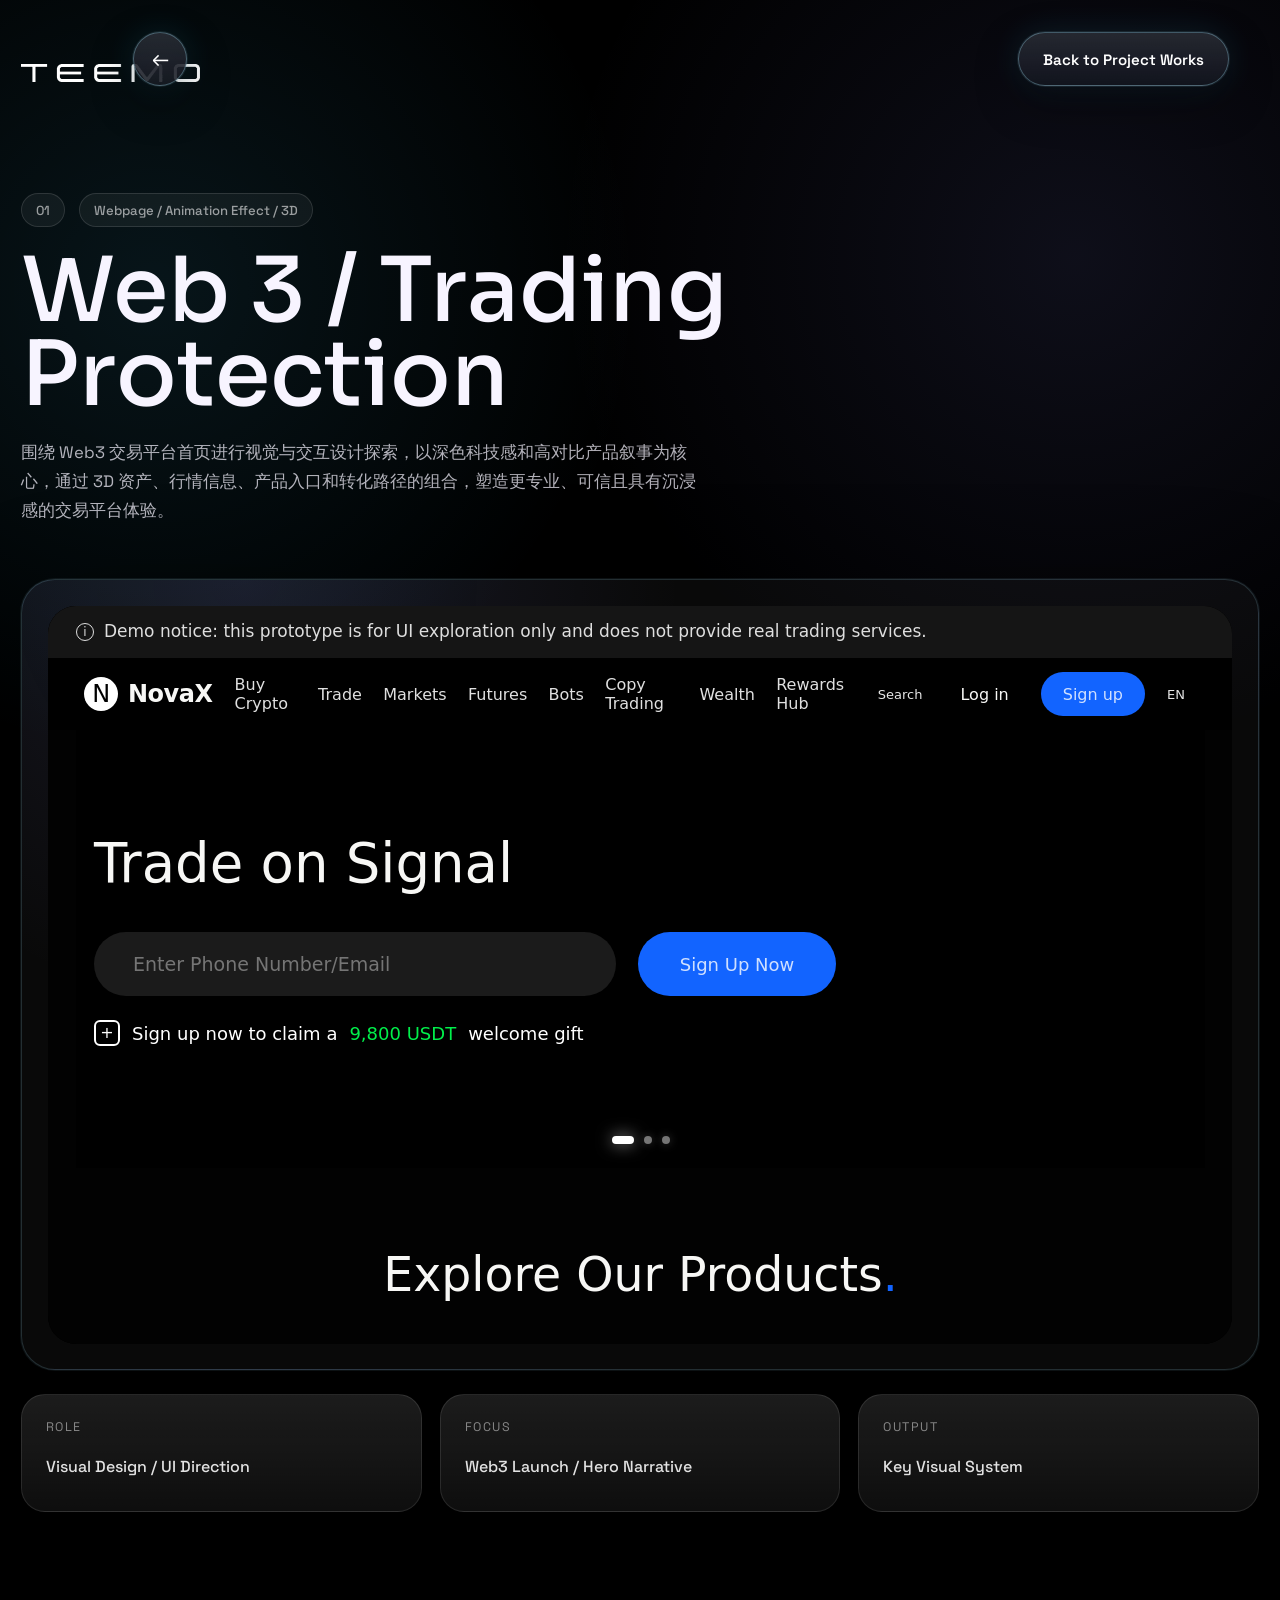
==== work-detail.html @ 5d91bb3d "Update portfolio site" ====
<!DOCTYPE html>
<html lang="zh-CN">
  <head>
    <meta charset="UTF-8" />
    <meta name="viewport" content="width=device-width, initial-scale=1.0" />
    <title>Project Detail - Teemo Portfolio</title>
    <meta name="description" content="Selected project key visual detail from Teemo Wang portfolio." />
    <link rel="preconnect" href="https://fonts.googleapis.com" />
    <link rel="preconnect" href="https://fonts.gstatic.com" crossorigin />
    <link
      href="https://fonts.googleapis.com/css2?family=Space+Grotesk:wght@400;500;700&family=Sora:wght@400;600;700;800&display=swap"
      rel="stylesheet"
    />
    <link rel="stylesheet" href="./styles.css" />
  </head>
  <body class="detail-body">
    <a class="detail-fixed-back" href="./index.html?check=2#work" aria-label="Back to portfolio"></a>

    <div class="page-scanlight" aria-hidden="true">
      <span class="scanlight-beam scanlight-beam-a"></span>
      <span class="scanlight-beam scanlight-beam-b"></span>
    </div>

    <main class="detail-shell">
      <header class="detail-header">
        <a class="brand detail-brand" href="./index.html?check=2#work" aria-label="Back to portfolio">
          <img src="./sucai/Logo.png" alt="TEEMO" />
        </a>
        <a class="detail-back" href="./index.html?check=2#work">Back to Project Works</a>
      </header>

      <section class="detail-hero">
        <div class="detail-meta">
          <span id="detailIndex">01</span>
          <strong id="detailType">Website Design</strong>
        </div>
        <h1 id="detailTitle">Project Works</h1>
        <p id="detailSummary">
          Selected key visual detail from the portfolio.
        </p>
      </section>

      <section class="detail-media-stage">
        <div class="detail-media" id="detailMedia"></div>
      </section>

      <section class="detail-info">
        <article>
          <span>Role</span>
          <strong id="detailRole">Visual Design / UI Direction</strong>
        </article>
        <article>
          <span>Focus</span>
          <strong id="detailFocus">Landing Page / Campaign Visual</strong>
        </article>
        <article>
          <span>Output</span>
          <strong id="detailOutput">Key Visual System</strong>
        </article>
      </section>
    </main>

    <script src="./work-detail.js"></script>
  </body>
</html>
---- styles.css ----
﻿:root {
  --bg: #000;
  --surface: rgba(26, 26, 34, 0.28);
  --surface-strong: rgba(18, 18, 24, 0.46);
  --line: rgba(255, 255, 255, 0.16);
  --line-soft: rgba(255, 255, 255, 0.08);
  --text: #f7f4ff;
  --muted: rgba(247, 244, 255, 0.66);
  --accent: #d671ff;
  --accent-2: #48ceff;
  --accent-3: #ff8b4d;
  --shadow: 0 24px 80px rgba(0, 0, 0, 0.42);
  --glass-fill:
    linear-gradient(180deg, rgba(255, 255, 255, 0.12), rgba(255, 255, 255, 0.03)),
    linear-gradient(135deg, rgba(84, 84, 110, 0.2), rgba(16, 16, 22, 0.28));
  --glass-fill-strong:
    linear-gradient(180deg, rgba(255, 255, 255, 0.16), rgba(255, 255, 255, 0.04)),
    linear-gradient(135deg, rgba(96, 96, 128, 0.24), rgba(14, 14, 18, 0.34));
  --glass-highlight: inset 0 1px 0 rgba(255, 255, 255, 0.18);
}

* {
  box-sizing: border-box;
}

html {
  scroll-behavior: smooth;
}

html.is-restoring-detail-scroll {
  scroll-behavior: auto;
}

html.is-restoring-detail-scroll body {
  opacity: 0;
}

body {
  margin: 0;
  min-height: 100vh;
  overflow-x: hidden;
  font-family: "Space Grotesk", sans-serif;
  color: var(--text);
  background: #000;
}

body::before {
  display: none;
  content: none;
}

a {
  color: inherit;
  text-decoration: none;
}

button {
  font: inherit;
}

.ambient {
  display: none;
}

.page-scanlight {
  position: fixed;
  inset: 0;
  z-index: 2;
  overflow: hidden;
  pointer-events: none;
  mix-blend-mode: screen;
  opacity: 0.42;
  animation: scanlightLayerBreath 6.8s ease-in-out infinite;
  -webkit-mask-image: linear-gradient(180deg, #000 0%, #000 46%, rgba(0, 0, 0, 0.52) 72%, transparent 100%);
  mask-image: linear-gradient(180deg, #000 0%, #000 46%, rgba(0, 0, 0, 0.52) 72%, transparent 100%);
}

.page-scanlight::before,
.page-scanlight::after {
  display: none;
  content: none;
}

.scanlight-beam {
  position: absolute;
  top: 50%;
  left: 0;
  width: clamp(112px, 7.5vw, 160px);
  min-width: 0;
  height: 148vh;
  background:
    radial-gradient(ellipse at 50% 8%, rgba(105, 255, 215, 0.38), transparent 32%),
    radial-gradient(ellipse at 52% 42%, rgba(92, 150, 255, 0.44), transparent 38%),
    radial-gradient(ellipse at 48% 76%, rgba(99, 69, 247, 0.36), transparent 42%),
    linear-gradient(
      180deg,
      rgba(112, 255, 211, 0.03) 0%,
      rgba(72, 206, 255, 0.32) 26%,
      rgba(96, 136, 255, 0.42) 52%,
      rgba(99, 69, 247, 0.34) 78%,
      rgba(37, 67, 255, 0.02) 100%
    );
  background-size: 180% 180%;
  filter: blur(34px) saturate(1.14) brightness(1.04);
  box-shadow: 0 0 90px rgba(72, 206, 255, 0.14), 0 0 130px rgba(99, 69, 247, 0.12);
  opacity: 0.15;
  transform: translate(-45vw, -50%) rotate(15deg);
  animation:
    scanlightBeam 22s linear -7s infinite,
    scanlightPulse 5.4s ease-in-out infinite alternate;
  will-change: transform, opacity;
}

.scanlight-beam::before {
  position: absolute;
  inset: 0;
  background:
    linear-gradient(
      180deg,
      transparent 0%,
      rgba(255, 255, 255, 0.2) 18%,
      rgba(72, 206, 255, 0.42) 28%,
      rgba(99, 69, 247, 0.48) 42%,
      rgba(112, 255, 211, 0.34) 56%,
      transparent 74%,
      transparent 100%
    ),
    radial-gradient(ellipse at 50% 18%, rgba(255, 255, 255, 0.14), transparent 34%),
    linear-gradient(
      180deg,
      rgba(112, 255, 211, 0.14) 0%,
      rgba(72, 206, 255, 0.3) 34%,
      rgba(99, 69, 247, 0.34) 72%,
      rgba(37, 67, 255, 0.04) 100%
    );
  background-size: 100% 260%, 180% 220%, 180% 220%;
  background-position: 0 130%, 0% 18%, 0% 18%;
  content: "";
  mix-blend-mode: screen;
  opacity: 0.26;
  filter: blur(8px);
  animation:
    scanlightInnerRun 3.6s linear infinite,
    scanlightGradientFlow 5.6s ease-in-out infinite alternate;
}

.scanlight-beam-b {
  display: block;
  width: clamp(112px, 7.5vw, 160px);
  height: 148vh;
  animation-delay: -14s, -1.8s;
  opacity: 0.11;
}

.scanlight-beam-b::before {
  animation-delay: -1.8s, -3.2s;
  opacity: 0.2;
}

.ambient-left {
  top: -10vh;
  left: -8vw;
  background: linear-gradient(180deg, rgba(222, 210, 51, 0.42), rgba(222, 210, 51, 0) 82%);
  transform: rotate(16deg);
}

.ambient-right {
  top: -4vh;
  right: -6vw;
  background: linear-gradient(180deg, rgba(43, 212, 255, 0.54), rgba(43, 212, 255, 0) 84%);
  transform: rotate(12deg);
}

.ambient-bottom {
  top: 18vh;
  left: 26vw;
  background: linear-gradient(180deg, rgba(210, 93, 255, 0.38), rgba(255, 104, 54, 0) 86%);
  transform: rotate(10deg);
}

.page-shell {
  position: relative;
  z-index: 1;
  width: min(1440px, calc(100% - 42px));
  margin: 0 auto;
  padding: 0 0 110px;
}

.site-header {
  position: fixed;
  top: 24px;
  left: 50%;
  right: auto;
  z-index: 100;
  display: grid;
  grid-template-columns: auto 1fr auto;
  align-items: center;
  gap: 30px;
  margin: 0;
  width: calc(100% - 42px);
  min-height: 82px;
  padding: 0 clamp(28px, 4vw, 70px);
  border: 0;
  border-radius: 34px;
  background:
    radial-gradient(circle at 22% 0%, rgba(75, 156, 255, 0.11), transparent 34%),
    linear-gradient(180deg, rgba(255, 255, 255, 0.045), rgba(255, 255, 255, 0.008)),
    rgba(2, 4, 10, 0.38);
  background-blend-mode: screen, luminosity, normal;
  backdrop-filter: blur(48px) saturate(138%);
  -webkit-backdrop-filter: blur(48px) saturate(138%);
  box-shadow:
    0 24px 80px rgba(0, 0, 0, 0.32),
    inset 0 1px 1px rgba(255, 255, 255, 0.16),
    inset 0 -1px 1px rgba(255, 255, 255, 0.06);
  transform: translateX(-50%);
  overflow: hidden;
  isolation: isolate;
}

.site-header::before {
  content: "";
  position: absolute;
  inset: 0;
  z-index: 1;
  border-radius: inherit;
  padding: 1.4px;
  background: linear-gradient(
    180deg,
    rgba(255, 255, 255, 0.28) 0%,
    rgba(255, 255, 255, 0.09) 22%,
    rgba(255, 255, 255, 0.02) 48%,
    rgba(255, 255, 255, 0.08) 78%,
    rgba(255, 255, 255, 0.18) 100%
  );
  -webkit-mask:
    linear-gradient(#fff 0 0) content-box,
    linear-gradient(#fff 0 0);
  -webkit-mask-composite: xor;
  mask-composite: exclude;
  pointer-events: none;
}

.site-header::after {
  content: "";
  position: absolute;
  inset: 1px;
  z-index: 0;
  border-radius: inherit;
  background:
    linear-gradient(90deg, rgba(255, 255, 255, 0.035), transparent 28%, transparent 72%, rgba(255, 255, 255, 0.025)),
    rgba(0, 0, 0, 0.08);
  pointer-events: none;
}

.brand,
.site-nav,
.header-chip {
  position: relative;
  z-index: 2;
}

.brand {
  display: inline-flex;
  align-items: center;
}

.brand img {
  display: block;
  width: clamp(150px, 14vw, 230px);
  height: auto;
  filter: brightness(0) invert(1);
}

.site-nav {
  --nav-indicator-x: 0px;
  --nav-indicator-width: 34px;
  position: relative;
  display: flex;
  align-items: center;
  justify-content: center;
  gap: clamp(24px, 3vw, 54px);
}

.site-nav::after {
  position: absolute;
  bottom: -14px;
  left: 0;
  width: var(--nav-indicator-width);
  height: 4px;
  border-radius: 999px;
  background: linear-gradient(90deg, #8b8ffb 0%, #9ad5eb 100%);
  box-shadow: 0 0 14px rgba(139, 143, 251, 0.36);
  content: "";
  transform: translateX(var(--nav-indicator-x));
  transition:
    width 0.36s cubic-bezier(0.22, 1, 0.36, 1),
    transform 0.46s cubic-bezier(0.22, 1, 0.36, 1);
}

.site-nav a,
.header-chip {
  color: var(--muted);
  font-size: 0.92rem;
  font-weight: 300;
}

.site-nav a:hover,
.site-nav a.is-active,
.header-chip:hover {
  color: var(--text);
}

.site-nav a {
  position: relative;
  transition: color 0.24s ease;
}

.site-nav a::before {
  position: absolute;
  top: -24px;
  right: -10px;
  bottom: -18px;
  left: -10px;
  content: "";
}

.site-nav a.is-active {
  text-shadow: 0 0 18px rgba(154, 213, 235, 0.28);
}

.header-chip {
  display: inline-flex;
  align-items: center;
  min-height: 44px;
  padding: 0 18px;
  border: 0;
  border-radius: 999px;
  background:
    linear-gradient(180deg, rgba(148, 177, 255, 0.16), rgba(102, 110, 164, 0.07)),
    rgba(255, 255, 255, 0.035);
  box-shadow:
    inset 0 1px 1px rgba(255, 255, 255, 0.18),
    inset 0 -1px 1px rgba(255, 255, 255, 0.06),
    0 10px 28px rgba(0, 0, 0, 0.18);
  backdrop-filter: blur(14px) saturate(130%);
  -webkit-backdrop-filter: blur(14px) saturate(130%);
}

.hero,
.about,
.experience,
.works,
.gallery,
.contact {
  opacity: 0;
  transform: translateY(28px);
  transition: opacity 0.8s ease, transform 0.8s ease;
}

.reveal.is-visible {
  opacity: 1;
  transform: translateY(0);
}

.hero {
  position: relative;
  isolation: isolate;
  display: flex;
  flex-direction: column;
  justify-content: center;
  gap: 82px;
  min-height: 100vh;
  padding: 128px 0 92px;
  --hero-content-lift: -120px;
}

.hero::before {
  position: absolute;
  top: -28px;
  bottom: 0;
  left: 50%;
  z-index: -1;
  width: 100vw;
  background: url("./sucai/hero-bg.png") center / cover no-repeat;
  content: "";
  transform: translateX(-50%);
}

.hero-video {
  position: absolute;
  top: -28px;
  bottom: 0;
  left: 50%;
  z-index: -1;
  width: 100vw;
  height: calc(100% + 28px);
  object-fit: cover;
  object-position: center;
  opacity: 0;
  transform: translateX(-50%);
  transition: opacity 360ms linear;
  will-change: opacity;
}

.hero-video.is-active {
  opacity: 1;
}

.hero::after {
  position: absolute;
  top: -28px;
  bottom: -1px;
  left: 50%;
  z-index: -1;
  width: 100vw;
  background:
    linear-gradient(180deg, rgba(0, 0, 0, 0.08) 0%, rgba(0, 0, 0, 0.14) 54%, rgba(0, 0, 0, 0.62) 88%, #000 100%),
    linear-gradient(90deg, rgba(0, 0, 0, 0.2) 0%, transparent 24%, transparent 72%, rgba(0, 0, 0, 0.22) 100%);
  content: "";
  pointer-events: none;
  transform: translateX(-50%);
}

.hero-mark,
.hero-copy {
  position: relative;
  z-index: 3;
  width: 100%;
  max-width: 920px;
  margin: 0 auto;
  text-align: center;
}

.hero-mark {
  transform: translateY(calc(var(--hero-content-lift) - 10px));
}

.eyebrow {
  display: none;
  margin: 0 0 14px;
  color: #d699ff;
  font-size: 0.84rem;
  font-weight: 500;
  letter-spacing: 0.16em;
  text-transform: uppercase;
}

.hero-signature {
  display: grid;
  justify-items: center;
  width: 100%;
}

.hero-title-main,
.hero-title-sub,
.section-title h2,
.contact-top h2 {
  font-family: "Sora", sans-serif;
}

.hero-signature-image {
  display: block;
  width: min(74vw, 1180px);
  max-width: 100%;
  height: auto;
}

.hero-copy {
  display: none;
}

.hero-kicker {
  margin: 0 0 18px;
  color: rgba(255, 255, 255, 0.44);
  font-size: 0.92rem;
  letter-spacing: 0.16em;
  text-transform: uppercase;
}

.hero h1,
.section-title h2,
.contact-top h2 {
  margin: 0;
  line-height: 0.94;
  letter-spacing: -0.04em;
}

.hero h1 {
  display: grid;
  gap: 14px;
}

.hero-title-main {
  font-size: clamp(3.8rem, 8.5vw, 6.2rem);
  font-weight: 700;
  color: rgba(255, 255, 255, 0.96);
}

.hero-title-sub {
  font-size: clamp(1.32rem, 2.5vw, 2.1rem);
  font-weight: 400;
  letter-spacing: -0.03em;
  color: rgba(255, 255, 255, 0.9);
}

.hero-text,
.section-note,
.intro-card p,
.project-copy p,
.contact-top p,
.contact-tile p,
.experience-card p {
  color: rgba(247, 244, 255, 0.76);
  line-height: 1.78;
}

.hero-text {
  max-width: 36rem;
  margin: 24px auto 0;
  font-size: 0.9rem;
  line-height: 1.7;
}

.glass-card {
  border: 1px solid var(--line);
  background: var(--glass-fill);
  box-shadow: var(--shadow), var(--glass-highlight);
  backdrop-filter: blur(28px) saturate(130%);
  -webkit-backdrop-filter: blur(28px) saturate(130%);
}

.hero-contact {
  position: relative;
  z-index: 3;
  display: flex;
  justify-content: center;
  align-items: center;
  gap: clamp(44px, 9vw, 150px);
  max-width: 980px;
  margin: 0 auto;
  padding: 0;
  border: 0;
  border-radius: 0;
  background: transparent;
  box-shadow: none;
  backdrop-filter: none;
  -webkit-backdrop-filter: none;
  transform: translateY(var(--hero-content-lift));
}

.contact-pill {
  display: flex;
  align-items: center;
  gap: 16px;
  min-width: 0;
  padding: 0;
  border: 0;
  border-radius: 0;
  background: transparent;
  backdrop-filter: none;
  -webkit-backdrop-filter: none;
  box-shadow: none;
}

.contact-pill span {
  display: grid;
  place-items: center;
  width: 30px;
  height: 30px;
  border: 1px solid rgba(255, 255, 255, 0.24);
  border-radius: 999px;
  background: rgba(255, 255, 255, 0.08);
  color: rgba(255, 255, 255, 0.94);
  font-size: 0.78rem;
  letter-spacing: 0;
  text-transform: none;
}

.contact-pill span img {
  display: block;
  width: 15px;
  height: 15px;
  filter: brightness(0) invert(1);
  object-fit: contain;
}

.contact-pill strong {
  color: rgba(255, 255, 255, 0.9);
  font-size: clamp(0.9rem, 1.1vw, 1.05rem);
  font-weight: 400;
  white-space: nowrap;
}

.about,
.experience,
.works,
.gallery,
.contact {
  margin-top: 128px;
}

.about {
  margin-top: 0;
}

.experience {
  margin-top: 4px;
}

.works {
  padding-top: clamp(92px, 10vh, 150px);
}

.gallery {
  margin-top: clamp(190px, 18vh, 260px);
}

.experience-chip {
  display: flex;
  justify-content: center;
  margin: 34px 0 46px;
}

.experience-chip img {
  display: block;
  width: 258px;
  max-width: 80vw;
  height: auto;
  object-fit: contain;
}

.section-headline {
  display: flex;
  flex-direction: column;
  gap: 22px;
  margin-bottom: 38px;
}

.section-headline-split {
  display: grid;
  grid-template-columns: minmax(0, 1.2fr) minmax(280px, 0.8fr);
  align-items: end;
}

.section-headline-image {
  display: flex;
  align-items: center;
  justify-content: center;
  text-align: center;
}

.section-headline-image .section-title {
  display: grid;
  justify-items: center;
  width: 100%;
}

.section-headline-image h2 {
  display: grid;
  justify-items: center;
  width: 100%;
}

.section-title-image {
  display: block;
  width: auto;
  max-width: 100%;
  height: 92px;
}

.section-title h2,
.contact-top h2 {
  font-size: clamp(2.35rem, 4.2vw, 4rem);
  font-weight: 500;
  letter-spacing: -0.05em;
}

.section-note {
  margin: 0;
  max-width: 25rem;
  justify-self: end;
  font-size: 0.9rem;
  line-height: 1.7;
}

.about-grid {
  display: grid;
  grid-template-columns: minmax(320px, 0.84fr) minmax(0, 1fr);
  gap: 34px;
  align-items: center;
}

.about-photo-stage,
.intro-card,
.experience-stage,
.contact-tile,
.project-panel,
.contact-card {
  border-radius: 32px;
}

.about-photo-stage {
  position: relative;
  display: flex;
  align-items: center;
  justify-content: center;
  min-height: 760px;
  overflow: hidden;
  isolation: isolate;
  border: 0;
  background: transparent;
  box-shadow: none;
  backdrop-filter: none;
  -webkit-backdrop-filter: none;
}

.photo-orbit {
  position: absolute;
  border: 1px solid rgba(255, 255, 255, 0.08);
  border-radius: 50%;
  pointer-events: none;
  transition: transform 0.55s ease, opacity 0.55s ease;
}

.photo-orbit-back {
  width: 84%;
  height: 84%;
  background: radial-gradient(circle at 50% 50%, rgba(255, 255, 255, 0.05), transparent 58%);
  animation: slowFloat 6.8s ease-in-out infinite;
}

.photo-orbit-front {
  width: 68%;
  height: 68%;
  background: radial-gradient(circle at 50% 50%, rgba(72, 206, 255, 0.12), transparent 62%);
  animation: slowFloat 5.8s ease-in-out infinite reverse;
}

.about-photo-stage:hover .photo-orbit-back {
  transform: scale(1.08);
  opacity: 0.9;
}

.about-photo-stage:hover .photo-orbit-front {
  transform: scale(1.14);
  opacity: 0.9;
}

.profile-card {
  position: absolute;
  left: 50%;
  bottom: 0;
  display: grid;
  gap: 18px;
  width: min(320px, 74%);
  padding: 22px;
  border-radius: 32px;
  transform: translateX(-68%) rotate(-5deg);
}

.profile-card-inline {
  position: relative;
  left: auto;
  bottom: auto;
  width: min(520px, 78%);
  margin: 0 auto;
  padding: 0;
  transform: rotate(-4deg);
  animation: slowFloat 5.6s ease-in-out infinite;
  transition: transform 0.55s ease;
}

.about-photo-stage:hover .profile-card-inline {
  transform: rotate(-2deg) scale(1.04);
}

.profile-photo {
  aspect-ratio: 550 / 736;
  height: auto;
  border-radius: 26px;
  background: url("./sucai/personal.png") center / contain no-repeat;
  transition: transform 0.55s ease, filter 0.55s ease, box-shadow 0.55s ease;
  box-shadow: 0 26px 70px rgba(0, 0, 0, 0.38);
}

.about-photo-stage:hover .profile-photo {
  transform: scale(1.035);
  filter: saturate(1.05);
  box-shadow: 0 36px 110px rgba(0, 0, 0, 0.5);
}

.profile-copy {
  display: flex;
  justify-content: space-between;
  gap: 16px;
  align-items: end;
}

.profile-name,
.profile-role {
  margin: 0;
}

.profile-name {
  font-size: 1.16rem;
  font-weight: 500;
}

.profile-role {
  color: #77f0b5;
  font-size: 0.88rem;
}

.intro-card {
  position: relative;
  top: -30px;
  padding: 42px;
  border: 0;
  background: transparent;
  box-shadow: none;
  backdrop-filter: none;
  -webkit-backdrop-filter: none;
}

.intro-badge,
.project-kicker {
  display: inline-flex;
  align-items: center;
  min-height: 34px;
  padding: 0 14px;
  border-radius: 999px;
  background: rgba(214, 113, 255, 0.12);
  color: #efc9ff;
  font-size: 0.82rem;
  font-weight: 500;
  letter-spacing: 0.08em;
  text-transform: uppercase;
}

.intro-card h3,
.project-copy h3,
.contact-tile h3,
.experience-card h3 {
  margin: 14px 0 12px;
  font-family: "Sora", sans-serif;
  font-weight: 500;
}

.intro-card h3 {
  font-size: clamp(1.9rem, 3vw, 3rem);
  line-height: 0.98;
  letter-spacing: -0.05em;
}

.about-title {
  display: block;
  margin-bottom: 28px;
  transform: translateY(-22px);
}

.about-title-image {
  display: block;
  width: auto;
  max-width: 100%;
  height: 92px;
}

.intro-card h3 span,
.contact-top h2 span {
  background: linear-gradient(90deg, #ff85b2, #c16eff 56%, #4cd4ff);
  -webkit-background-clip: text;
  background-clip: text;
  color: transparent;
}

.contact-card {
  display: flex;
  flex-direction: column;
  gap: 18px;
  margin-top: 28px;
  padding: 0;
}

.contact-row {
  display: flex;
  align-items: center;
  justify-content: space-between;
  gap: 16px;
  padding-bottom: 14px;
  border-bottom: 1px solid rgba(255, 255, 255, 0.08);
}

.contact-row span {
  color: var(--muted);
}

.tag-row {
  display: flex;
  flex-wrap: wrap;
  gap: 10px;
  margin-top: 22px;
}

.tag-row span {
  padding: 10px 14px;
  border: 1px solid rgba(255, 255, 255, 0.08);
  border-radius: 999px;
  background: rgba(255, 255, 255, 0.04);
  color: rgba(255, 255, 255, 0.82);
  font-size: 0.88rem;
}

.about-stats {
  display: grid;
  grid-template-columns: repeat(3, minmax(0, 1fr));
  gap: 18px;
  margin-top: 30px;
}

.about-stats article {
  padding: 18px 14px;
  border: 1px solid rgba(255, 255, 255, 0.08);
  border-radius: 20px;
  background: rgba(255, 255, 255, 0.03);
}

.about-stats strong {
  display: block;
  margin-bottom: 8px;
  font-size: 1.58rem;
  font-weight: 500;
}

.about-stats span {
  color: var(--muted);
  font-size: 0.84rem;
}

.experience-stage {
  position: relative;
  margin-top: -22px;
  padding: 0;
  overflow: visible;
  min-height: clamp(430px, 43vw, 520px);
  background: transparent;
  border: 0;
  box-shadow: none;
  backdrop-filter: none;
  -webkit-backdrop-filter: none;
}

.experience-stack {
  display: none;
}

.stack-card {
  position: absolute;
  width: min(36vw, 470px);
  aspect-ratio: 0.9;
  padding: 28px 28px 24px;
  border-radius: 38px;
  background:
    linear-gradient(180deg, rgba(8, 8, 10, 0.04), rgba(8, 8, 10, 0.18)),
    url("./company-page-1.png") center / cover no-repeat;
  border: 1px solid rgba(255, 255, 255, 0.16);
  backdrop-filter: blur(26px) saturate(136%);
  -webkit-backdrop-filter: blur(26px) saturate(136%);
  box-shadow:
    0 28px 80px rgba(0, 0, 0, 0.34),
    inset 0 1px 0 rgba(255, 255, 255, 0.18),
    inset 0 -24px 60px rgba(255, 255, 255, 0.06);
}

.stack-thumb {
  display: none;
}

.stack-copy,
.stack-meta {
  position: absolute;
  left: 28px;
  right: 28px;
  display: flex;
  justify-content: space-between;
  align-items: end;
}

.stack-copy {
  bottom: 76px;
  align-items: start;
  flex-direction: column;
  gap: 6px;
}

.stack-copy strong,
.stack-meta strong {
  font-family: "Sora", sans-serif;
  font-weight: 500;
}

.stack-copy strong {
  font-size: 1.25rem;
  letter-spacing: -0.04em;
}

.stack-copy span,
.stack-meta span {
  color: rgba(255, 255, 255, 0.62);
  font-size: 0.8rem;
}

.stack-meta {
  bottom: 78px;
  left: auto;
  width: 42%;
  text-align: right;
  align-items: end;
  flex-direction: column;
  gap: 6px;
}

.stack-meta strong {
  font-size: 0.92rem;
}

.stack-bars {
  position: absolute;
  right: 28px;
  bottom: 24px;
  left: 28px;
  display: grid;
  gap: 10px;
}

.stack-bars i {
  display: block;
  height: 5px;
  border-radius: 999px;
  background: linear-gradient(90deg, rgba(255, 173, 187, 0.95), rgba(220, 154, 255, 0.92));
  box-shadow: 0 0 18px rgba(238, 180, 255, 0.34);
}

.stack-bars i:last-child {
  width: 82%;
}

.layer-a {
  transform: translate(-82px, 10px) rotate(-8deg) scale(0.96);
  opacity: 0.72;
}

.layer-b {
  transform: translate(18px, -14px) rotate(7deg) scale(0.98);
  opacity: 0.78;
}

.layer-c {
  transform: translate(-18px, -4px) rotate(-2deg);
  opacity: 0.98;
}

.experience-grid {
  position: relative;
  z-index: 1;
  min-height: clamp(430px, 43vw, 520px);
  opacity: 1;
  transform: translateY(clamp(70px, 7vh, 92px));
}

.experience-card {
  position: absolute;
  top: 50%;
  left: 50%;
  width: clamp(240px, 18.2vw, 340px);
  aspect-ratio: 1080 / 1245;
  min-height: 0;
  padding: 0;
  border: 0;
  border-radius: 0;
  background: transparent;
  backdrop-filter: none;
  -webkit-backdrop-filter: none;
  box-shadow: none;
  opacity: 0.94;
  --card-transform: translate(-50%, -50%) rotate(0deg);
  --card-tilt-x: 0deg;
  --card-tilt-y: 0deg;
  --card-shift-x: 0px;
  --card-shift-y: 0px;
  transform:
    var(--card-transform)
    perspective(900px)
    rotateX(var(--card-tilt-x))
    rotateY(var(--card-tilt-y))
    translate3d(var(--card-shift-x), var(--card-shift-y), 0);
  transform-style: preserve-3d;
  transition: transform 0.78s cubic-bezier(0.33, 1, 0.68, 1), opacity 0.4s ease, filter 0.4s ease;
  will-change: transform;
  cursor: pointer;
}

.experience-card > .experience-index,
.experience-card > h3,
.experience-card > p {
  display: none;
}

.experience-card::before {
  position: absolute;
  inset: 0;
  border-radius: 0;
  background-position: center top;
  background-repeat: no-repeat;
  background-size: contain;
  content: "";
  will-change: transform;
}

.experience-card:nth-child(1) {
  z-index: 5;
  --card-transform: translate(-53%, -47%) rotate(-4deg) scale(0.98);
}

.experience-card:nth-child(1)::before {
  background-image: url("./sucai/公司/1.png");
}

.experience-card:nth-child(2) {
  z-index: 4;
  --card-transform: translate(-51%, -47%) rotate(-2deg) scale(0.99);
}

.experience-card:nth-child(2)::before {
  background-image: url("./sucai/公司/2.png");
}

.experience-card:nth-child(3) {
  z-index: 7;
  --card-transform: translate(-50%, -47%) rotate(0deg) scale(1.01);
}

.experience-card:nth-child(3)::before {
  background-image: url("./sucai/公司/3.png");
}

.experience-card:nth-child(4) {
  z-index: 3;
  --card-transform: translate(-49%, -47%) rotate(2deg) scale(0.99);
}

.experience-card:nth-child(4)::before {
  background-image: url("./sucai/公司/4.png");
}

.experience-card:nth-child(5) {
  z-index: 2;
  --card-transform: translate(-47%, -47%) rotate(4deg) scale(0.98);
}

.experience-card:nth-child(5)::before {
  background-image: url("./sucai/公司/5.png");
}

.experience-card:nth-child(1)::before {
  animation: experienceBreathA 5.8s ease-in-out infinite;
}

.experience-card:nth-child(2)::before {
  animation: experienceBreathB 6.4s ease-in-out infinite;
}

.experience-card:nth-child(3)::before {
  animation: experienceBreathC 5.2s ease-in-out infinite;
}

.experience-card:nth-child(4)::before {
  animation: experienceBreathD 6.1s ease-in-out infinite;
}

.experience-card:nth-child(5)::before {
  animation: experienceBreathE 5.6s ease-in-out infinite;
}

.experience-stage.is-transitioning .experience-card::before {
  animation-play-state: paused;
}

.experience-stage.is-scattered .experience-card:nth-child(1) {
  --card-transform: translate(-210%, -50%) rotate(0deg);
}

.experience-stage.is-scattered .experience-card:nth-child(2) {
  --card-transform: translate(-130%, -50%) rotate(0deg);
}

.experience-stage.is-scattered .experience-card:nth-child(3) {
  --card-transform: translate(-50%, -50%) rotate(0deg);
}

.experience-stage.is-scattered .experience-card:nth-child(4) {
  --card-transform: translate(30%, -50%) rotate(0deg);
}

.experience-stage.is-scattered .experience-card:nth-child(5) {
  --card-transform: translate(110%, -50%) rotate(0deg);
}

.experience-stage.is-hovering .experience-card {
  opacity: 0.34;
  filter: saturate(0.7);
}

.experience-stage.is-hovering .experience-card.is-focused,
.experience-stage.is-scattered .experience-card:hover {
  z-index: 20;
  opacity: 1;
  filter: saturate(1.08) brightness(1.06);
  transition: transform 0.18s ease-out, opacity 0.4s ease, filter 0.4s ease;
}

.experience-card.is-focused::after {
  position: absolute;
  inset: -3%;
  content: "";
}

.experience-stage.is-scattered .experience-card.is-focused:nth-child(1),
.experience-stage.is-scattered .experience-card:hover:nth-child(1) {
  --card-transform: translate(-210%, -50%) rotate(0deg) scale(1.34);
}

.experience-stage.is-scattered .experience-card.is-focused:nth-child(2),
.experience-stage.is-scattered .experience-card:hover:nth-child(2) {
  --card-transform: translate(-130%, -50%) rotate(0deg) scale(1.34);
}

.experience-stage.is-scattered .experience-card.is-focused:nth-child(3),
.experience-stage.is-scattered .experience-card:hover:nth-child(3) {
  --card-transform: translate(-50%, -50%) rotate(0deg) scale(1.34);
}

.experience-stage.is-scattered .experience-card.is-focused:nth-child(4),
.experience-stage.is-scattered .experience-card:hover:nth-child(4) {
  --card-transform: translate(30%, -50%) rotate(0deg) scale(1.34);
}

.experience-stage.is-scattered .experience-card.is-focused:nth-child(5),
.experience-stage.is-scattered .experience-card:hover:nth-child(5) {
  --card-transform: translate(110%, -50%) rotate(0deg) scale(1.34);
}

.experience-card.is-accent {
  background: transparent;
}

.experience-card.is-modal-source {
  z-index: 40;
  opacity: 1;
  filter: saturate(1.08) brightness(1.08);
}

.company-detail-modal {
  position: fixed;
  inset: 0;
  z-index: 180;
  display: grid;
  place-items: center;
  padding: clamp(18px, 4vw, 56px);
  background: rgba(0, 0, 0, 0);
  opacity: 0;
  pointer-events: none;
  transition: opacity 220ms ease, background 220ms ease;
}

.company-detail-modal.is-open {
  background: rgba(0, 0, 0, 0.68);
  opacity: 1;
  pointer-events: auto;
}

.company-detail-modal img {
  display: block;
  width: auto;
  height: min(700px, 86vh);
  max-width: 92vw;
  object-fit: contain;
  filter: drop-shadow(0 34px 70px rgba(0, 0, 0, 0.62));
  opacity: 0;
  transform: scale(0.9);
  transition: transform 260ms cubic-bezier(0.33, 1, 0.68, 1), opacity 200ms ease;
  pointer-events: none;
}

.company-detail-modal.is-open img {
  opacity: 1;
  transform: scale(1);
}

.experience-index {
  color: rgba(255, 255, 255, 0.44);
  font-size: 1rem;
  letter-spacing: 0.08em;
}

.work-list {
  display: grid;
  align-content: start;
  gap: 0;
  max-width: 1180px;
  margin: 0 auto;
}

.work-item {
  position: relative;
  overflow: hidden;
  border-radius: 30px;
  padding: 0 24px;
  height: clamp(208px, 20vh, 240px);
  cursor: pointer;
  transition:
    height 0.72s cubic-bezier(0.22, 1, 0.36, 1),
    transform 0.64s cubic-bezier(0.22, 1, 0.36, 1),
    border-color 0.72s ease,
    box-shadow 0.78s ease,
    background 0.72s ease;
}

.work-item.is-active {
  cursor: default;
}

.work-item::before {
  position: absolute;
  inset: 0;
  z-index: 3;
  border-radius: inherit;
  padding: 1.4px;
  background:
    linear-gradient(
      110deg,
      transparent 0%,
      transparent 30%,
      rgba(139, 143, 251, 0.42) 43%,
      rgba(72, 206, 255, 0.4) 50%,
      rgba(154, 213, 235, 0.34) 57%,
      transparent 70%,
      transparent 100%
    );
  background-size: 240% 100%;
  content: "";
  opacity: 0;
  pointer-events: none;
  transition: opacity 0.72s ease;
  -webkit-mask:
    linear-gradient(#fff 0 0) content-box,
    linear-gradient(#fff 0 0);
  -webkit-mask-composite: xor;
  mask-composite: exclude;
}

.work-item:hover::before {
  opacity: 1;
  animation: workGlowSweep 3.8s linear infinite;
}

.work-list .work-item + .work-item {
  margin-top: -1px;
}

.work-feature {
  position: relative;
  padding: 0 clamp(24px, 3.4vw, 46px);
  border-radius: 28px;
}

.work-feature.is-active {
  height: 620px;
}

.work-row {
  display: grid;
  position: relative;
  z-index: 5;
  grid-template-columns: 80px minmax(0, 1fr) 230px 52px;
  align-items: center;
  gap: 24px;
  width: 100%;
  padding: clamp(34px, 4vh, 48px) 0 10px;
  border: 0;
  color: var(--text);
  text-align: left;
  background: transparent;
  cursor: pointer;
}

.work-row:focus {
  outline: none;
}

.work-row:focus-visible {
  border-radius: 22px;
  outline: 1px solid rgba(72, 206, 255, 0.72);
  outline-offset: 6px;
}

.work-item:hover,
.work-item.is-active {
  color: #fff;
}

.work-item:hover {
  z-index: 4;
  border-color: rgba(154, 213, 235, 0.2);
  background: var(--glass-fill-strong);
  box-shadow:
    0 0 0 1px rgba(154, 213, 235, 0.14),
    0 0 10px rgba(154, 213, 235, 0.1),
    0 0 24px rgba(139, 143, 251, 0.1),
    0 0 42px rgba(72, 206, 255, 0.06),
    0 20px 58px rgba(99, 69, 247, 0.08),
    var(--glass-highlight);
  transform: translateY(-2px);
}

.work-index,
.work-type,
.work-years {
  color: var(--muted);
}

.work-index,
.work-name,
.work-type,
.work-arrow {
  position: relative;
  z-index: 1;
}

.work-name,
.work-arrow {
  transition:
    transform 0.42s cubic-bezier(0.22, 1, 0.36, 1),
    opacity 0.32s ease;
}

.work-name {
  font-family: "Sora", sans-serif;
  color: rgba(255, 255, 255, 0.95);
  font-size: clamp(1.9rem, 3vw, 3rem);
  font-weight: 500;
}

.work-arrow {
  position: relative;
  display: block;
  justify-self: end;
  width: 50px;
  height: 50px;
  background: url("./sucai/icon/close.png") center / contain no-repeat;
  filter: brightness(0) invert(1);
  opacity: 1;
  pointer-events: none;
  transition:
    background-image 0.24s ease,
    transform 0.42s cubic-bezier(0.22, 1, 0.36, 1);
}

.work-item.is-active .work-name,
.work-item:hover .work-name {
  transform: none;
}

.work-item.is-active .work-arrow {
  background-image: url("./sucai/icon/open.png");
  filter: brightness(0) invert(1);
  transform: none;
}

.work-kv {
  position: relative;
  z-index: 1;
  display: grid;
  place-items: start center;
  height: 72px;
  min-height: 72px;
  margin: 0;
  overflow: hidden;
  transition:
    min-height 0.72s cubic-bezier(0.22, 1, 0.36, 1),
    height 0.72s cubic-bezier(0.22, 1, 0.36, 1),
    margin 0.72s cubic-bezier(0.22, 1, 0.36, 1),
    transform 0.72s cubic-bezier(0.22, 1, 0.36, 1);
}

.work-kv-carousel {
  overflow: visible;
  cursor: pointer;
}

.work-kv-nav {
  position: absolute;
  top: 36%;
  z-index: 8;
  display: grid;
  place-items: center;
  width: clamp(72px, 7.4vw, 118px);
  height: clamp(82px, 18%, 118px);
  padding: 0;
  border: 0;
  background: transparent;
  color: #fff;
  cursor: pointer;
  opacity: 0;
  pointer-events: none;
  transform: translateY(-50%);
  transition: opacity 0.28s ease;
}

.work-item.is-active .work-kv-nav {
  opacity: 0.86;
  pointer-events: auto;
}

.work-item.is-active .work-kv-nav:hover {
  opacity: 1;
}

.work-kv-prev {
  left: clamp(-34px, -2.2vw, -22px);
}

.work-kv-next {
  right: clamp(-34px, -2.2vw, -22px);
}

.work-kv-nav::before {
  display: none;
  content: none;
  transition: border-color 0.24s ease, background 0.24s ease, box-shadow 0.24s ease;
}

.work-kv-nav::after {
  position: absolute;
  width: 14px;
  height: 14px;
  border-top: 2px solid rgba(255, 255, 255, 0.72);
  border-right: 2px solid rgba(255, 255, 255, 0.72);
  content: "";
  transition: border-color 0.24s ease;
}

.work-kv-prev::after {
  transform: translateX(3px) rotate(-135deg);
}

.work-kv-next::after {
  transform: translateX(-3px) rotate(45deg);
}

.work-kv-nav:hover::before {
  border-color: transparent;
  background: transparent;
  box-shadow: none;
}

.work-kv-nav:hover::after {
  border-color: #fff;
}

.work-item:not(.is-active) .work-kv-carousel {
  overflow: hidden;
}

.work-item:not(.is-active) .work-kv {
  min-height: 72px;
  height: 72px;
  margin: 0;
  place-items: start center;
  pointer-events: none;
  transform: none;
}

.work-item.is-active .work-kv {
  height: clamp(380px, 42vw, 590px);
  min-height: clamp(380px, 42vw, 590px);
  margin: 4px 0 clamp(28px, 3vw, 44px);
  transform: translateY(0);
}

.work-kv-back {
  border-radius: 26px;
}

.work-kv-main {
  position: relative;
  z-index: 2;
  width: min(86%, 1020px);
  aspect-ratio: 2.1 / 1;
  overflow: hidden;
  border-radius: 42px;
  background: #000;
  box-shadow: none;
  transform-origin: top center;
  transition:
    width 0.72s cubic-bezier(0.22, 1, 0.36, 1),
    transform 0.72s cubic-bezier(0.22, 1, 0.36, 1);
}

.work-kv-panel {
  position: absolute;
  top: 0;
  left: 50%;
  width: min(86%, 1020px);
  aspect-ratio: 2.1 / 1;
  overflow: hidden;
  border-radius: 42px;
  background: #05070d;
  cursor: pointer;
  opacity: 0;
  filter: brightness(0.72) saturate(0.86);
  transform: translateX(-50%) translateY(54px) scale(0.74);
  transform-origin: top center;
  transition:
    opacity 0.62s cubic-bezier(0.22, 1, 0.36, 1),
    transform 0.72s cubic-bezier(0.22, 1, 0.36, 1),
    filter 0.62s ease;
}

.work-kv-panel-center {
  z-index: 3;
  opacity: 1;
  filter: none;
  transform: translateX(-50%) scale(1);
}

.work-kv-panel-left,
.work-kv-panel-right {
  z-index: 1;
  opacity: 0;
  filter: brightness(0.72) saturate(0.86);
}

.work-kv-panel-left {
  transform: translateX(-76%) translateY(42px) scale(0.84);
}

.work-kv-panel-right {
  transform: translateX(-24%) translateY(42px) scale(0.84);
}

.work-item.is-active .work-kv-panel-left,
.work-item.is-active .work-kv-panel-right {
  opacity: 0.2;
}

.work-kv-panel-hidden {
  z-index: 0;
  opacity: 0;
  pointer-events: none;
  transform: translateX(-50%) translateY(54px) scale(0.74);
}

.work-kv-panel::before,
.work-kv-panel::after {
  position: absolute;
  right: 0;
  left: 0;
  z-index: 4;
  content: "";
  pointer-events: none;
}

.work-kv-panel::before {
  display: none;
  content: none;
}

.work-kv-panel::after {
  bottom: -2px;
  display: block;
  height: calc(clamp(84px, 17%, 138px) + 2px);
  border-bottom-right-radius: inherit;
  border-bottom-left-radius: inherit;
  background: linear-gradient(180deg, rgba(0, 0, 0, 0) 0%, rgba(0, 0, 0, 0.54) 56%, rgba(0, 0, 0, 0.92) 100%);
  opacity: 0;
  transition: opacity 0.42s ease;
}

.work-kv-panel-center:hover::after {
  opacity: 1;
}

.work-kv-panel-center::before {
  position: absolute;
  right: clamp(34px, 4vw, 64px);
  bottom: clamp(18px, 2.4vw, 34px);
  z-index: 5;
  display: inline-flex;
  align-items: center;
  justify-content: flex-end;
  gap: 12px;
  color: #fff;
  font-family: "Sora", sans-serif;
  font-size: clamp(0.9rem, 1.1vw, 1.08rem);
  font-weight: 500;
  letter-spacing: 0;
  content: "View more  \2192";
  opacity: 0;
  pointer-events: none;
  transform: translateY(10px);
  transition: opacity 0.34s ease, transform 0.42s cubic-bezier(0.22, 1, 0.36, 1);
}

.work-kv-panel-center:hover::before {
  opacity: 1;
  transform: translateY(0);
}

.work-item:not(.is-active) .work-kv-main {
  width: min(86%, 1020px);
  opacity: 1;
  transform: translateY(0) scale(1);
  box-shadow: none;
}

.work-item:not(.is-active) .work-kv-panel-center {
  transform: translateX(-50%) scale(1);
}

.work-item:not(.is-active) .work-browser {
  opacity: 0.62;
}

.work-item:not(.is-active) .work-preview {
  opacity: 0;
}

.work-browser,
.work-preview {
  transition:
    opacity 0.32s ease,
    transform 0.72s cubic-bezier(0.22, 1, 0.36, 1);
}

.work-item:not(.is-active) .work-preview {
  transform: translateY(22px);
}

.work-item.is-active .work-preview {
  opacity: 1;
  transform: translateY(0);
  transition-delay: 0.16s;
}

.work-item.is-active .work-kv-main {
  background: #000;
}

.work-kv-video {
  background: #05070d;
}

.work-kv-video video,
.work-kv-image img {
  display: block;
  width: calc(100% + 2px);
  height: calc(100% + 2px);
  object-fit: cover;
  transform: translate(-1px, -1px);
}

.work-kv-back {
  display: none;
  position: absolute;
  top: 50%;
  width: min(42%, 520px);
  aspect-ratio: 2.1 / 1;
  background:
    linear-gradient(180deg, rgba(105, 243, 255, 0.12), rgba(45, 124, 255, 0.04)),
    rgba(8, 14, 24, 0.82);
  opacity: 0;
  transform: translateY(-42%) scale(0.96);
  transition:
    opacity 0.36s ease,
    transform 0.72s cubic-bezier(0.22, 1, 0.36, 1);
}

.work-item.is-active .work-kv-back {
  opacity: 0;
  transform: translateY(-42%) scale(1);
  transition-delay: 0.18s;
}

.work-feature:nth-child(2) .work-kv-main {
  background: #000;
}

.work-feature:nth-child(3) .work-kv-main {
  background: #000;
}

.work-browser {
  position: absolute;
  top: 24px;
  left: 28px;
  z-index: 2;
  display: flex;
  gap: 8px;
}

.work-browser span {
  width: 10px;
  height: 10px;
  border-radius: 999px;
  background: rgba(255, 255, 255, 0.68);
}

.work-preview {
  position: absolute;
  inset: 58px 34px 34px;
  display: flex;
  flex-direction: column;
  justify-content: flex-end;
  padding: clamp(22px, 3vw, 42px);
  border: 1px solid rgba(255, 255, 255, 0.18);
  border-radius: 22px;
  overflow: hidden;
  background:
    radial-gradient(circle at 76% 18%, rgba(255, 255, 255, 0.42), transparent 11%),
    rgba(255, 255, 255, 0.1);
  box-shadow: inset 0 1px 0 rgba(255, 255, 255, 0.18);
}

.work-preview::before,
.work-preview::after {
  position: absolute;
  content: "";
  pointer-events: none;
}

.work-preview::before {
  top: 24%;
  right: 10%;
  width: 34%;
  aspect-ratio: 1;
  border: 1px solid rgba(255, 255, 255, 0.34);
  border-radius: 50%;
}

.work-preview::after {
  right: 10%;
  bottom: 18%;
  width: 54%;
  height: 12px;
  border-radius: 999px;
  background: rgba(255, 255, 255, 0.36);
  box-shadow: 0 22px 0 rgba(255, 255, 255, 0.18), 0 44px 0 rgba(255, 255, 255, 0.1);
}

.work-preview p,
.work-preview strong {
  position: relative;
  z-index: 1;
  max-width: 56%;
  margin: 0;
}

.work-preview p {
  margin-bottom: 12px;
  color: rgba(255, 255, 255, 0.7);
  font-size: 0.78rem;
  letter-spacing: 0.16em;
  text-transform: uppercase;
}

.work-preview strong {
  font-family: "Sora", sans-serif;
  font-size: clamp(1.4rem, 2.8vw, 3.35rem);
  font-weight: 600;
  line-height: 0.98;
  letter-spacing: -0.04em;
}

.work-preview-brand::before {
  border-radius: 28px;
  transform: rotate(10deg);
}

.work-preview-commerce::before {
  border-radius: 32% 68% 46% 54%;
}

.work-preview-ai::before {
  border-radius: 40% 60% 62% 38%;
  box-shadow: 0 0 80px rgba(72, 206, 255, 0.44);
}

.work-kv-back-left {
  left: 0;
}

.work-kv-back-right {
  right: 0;
}

.work-drawer {
  display: grid;
  grid-template-rows: 1fr;
  opacity: 1;
  pointer-events: none;
  transform: translateY(0);
  transition: opacity 0.24s ease, transform 0.32s ease, grid-template-rows 0.42s ease;
}

.work-item.is-active .work-drawer {
  grid-template-rows: 1fr;
  opacity: 1;
  pointer-events: auto;
  transform: translateY(0);
  transition: opacity 0.24s ease 0.08s, transform 0.32s ease, grid-template-rows 0.42s ease;
}

.work-drawer > * {
  min-height: 0;
}

.work-detail {
  position: relative;
  z-index: 2;
  display: grid;
  grid-template-columns: minmax(0, 1fr) auto;
  align-items: center;
  gap: 24px;
  max-width: 980px;
  margin: -18px auto 36px;
  opacity: 0;
  transform: translateY(16px);
  transition: opacity 0.3s ease, transform 0.36s ease;
}

.work-item.is-active .work-detail {
  opacity: 1;
  transform: translateY(0);
}

.work-detail p {
  margin: 0;
  color: rgba(247, 244, 255, 0.74);
  font-size: 0.95rem;
  line-height: 1.72;
}

.work-tags {
  display: flex;
  flex-wrap: wrap;
  justify-content: flex-end;
  gap: 10px;
}

.work-tags span {
  display: inline-flex;
  align-items: center;
  min-height: 34px;
  padding: 0 13px;
  border: 1px solid rgba(255, 255, 255, 0.12);
  border-radius: 999px;
  background: rgba(255, 255, 255, 0.05);
  color: rgba(255, 255, 255, 0.78);
  font-size: 0.78rem;
}

.project-panel {
  display: grid;
  grid-template-columns: minmax(0, 0.92fr) minmax(0, 1.08fr);
  gap: 26px;
  padding: 28px;
}

.project-panel-inline {
  padding: 18px 0 26px;
  border-top: 1px solid rgba(255, 255, 255, 0.08);
}

.project-copy {
  display: flex;
  flex-direction: column;
  justify-content: center;
  padding: 26px;
  border: 1px solid rgba(255, 255, 255, 0.08);
  border-radius: 28px;
  background: var(--glass-fill);
  backdrop-filter: blur(26px) saturate(128%);
  -webkit-backdrop-filter: blur(26px) saturate(128%);
  box-shadow: inset 0 1px 0 rgba(255, 255, 255, 0.14);
}

.project-copy h3 {
  font-size: clamp(1.55rem, 2.2vw, 2.25rem);
  line-height: 1.02;
  letter-spacing: -0.04em;
}

.project-meta {
  display: grid;
  gap: 8px;
  margin-top: 22px;
  padding-top: 22px;
  border-top: 1px solid rgba(255, 255, 255, 0.08);
}

.project-meta span {
  color: rgba(255, 255, 255, 0.48);
  font-size: 0.76rem;
  letter-spacing: 0.12em;
  text-transform: uppercase;
}

.project-meta strong {
  font-size: 0.92rem;
  font-weight: 400;
  color: rgba(255, 255, 255, 0.84);
}

.project-carousel {
  position: relative;
  padding: 28px 82px;
  border: 1px solid rgba(255, 255, 255, 0.08);
  border-radius: 28px;
  background: var(--glass-fill-strong);
  backdrop-filter: blur(28px) saturate(132%);
  -webkit-backdrop-filter: blur(28px) saturate(132%);
  box-shadow: inset 0 1px 0 rgba(255, 255, 255, 0.14);
  overflow: hidden;
}

.carousel-hint {
  display: flex;
  justify-content: space-between;
  gap: 16px;
  margin-bottom: 18px;
  color: rgba(255, 255, 255, 0.58);
  font-size: 0.78rem;
}

.carousel-hint span {
  letter-spacing: 0.14em;
  text-transform: uppercase;
}

.carousel-hint strong {
  color: rgba(255, 255, 255, 0.68);
  font-weight: 400;
}

.carousel-viewport {
  overflow: hidden;
  border-radius: 26px;
}

.carousel-track {
  display: flex;
  transition: transform 0.38s ease;
}

.carousel-slide {
  position: relative;
  flex: 0 0 100%;
  min-height: 520px;
  padding: 28px;
  border-radius: 26px;
  overflow: hidden;
  box-shadow: var(--shadow);
}

.carousel-slide::before {
  position: absolute;
  inset: 0;
  opacity: 0.96;
  content: "";
}

.slide-tag,
.carousel-slide strong {
  position: relative;
  z-index: 1;
  display: block;
}

.slide-tag {
  color: rgba(255, 255, 255, 0.74);
  font-size: 0.76rem;
  letter-spacing: 0.14em;
  text-transform: uppercase;
}

.carousel-slide strong {
  margin-top: 330px;
  font-family: "Sora", sans-serif;
  font-size: clamp(1.45rem, 2vw, 2.1rem);
  line-height: 0.98;
  letter-spacing: -0.04em;
}

.carousel-arrow {
  position: absolute;
  top: 50%;
  display: grid;
  place-items: center;
  width: 44px;
  height: 44px;
  padding: 0;
  border: 1px solid rgba(255, 255, 255, 0.12);
  border-radius: 999px;
  background:
    linear-gradient(180deg, rgba(255, 255, 255, 0.14), rgba(255, 255, 255, 0.03)),
    rgba(18, 18, 24, 0.28);
  backdrop-filter: blur(18px) saturate(130%);
  -webkit-backdrop-filter: blur(18px) saturate(130%);
  box-shadow: inset 0 1px 0 rgba(255, 255, 255, 0.14);
  transform: translateY(-50%);
  cursor: pointer;
}

.carousel-arrow span {
  display: block;
  width: 12px;
  height: 12px;
  border-top: 1.6px solid #fff;
  border-right: 1.6px solid #fff;
}

.carousel-prev {
  left: 22px;
}

.carousel-prev span {
  transform: rotate(-135deg);
  margin-left: 4px;
}

.carousel-next {
  right: 22px;
}

.carousel-next span {
  transform: rotate(45deg);
  margin-right: 4px;
}

.coral::before {
  background:
    radial-gradient(circle at 20% 18%, rgba(255, 255, 255, 0.52), transparent 14%),
    linear-gradient(135deg, #ffd39d, #ff7e2f 42%, #1b2031 96%);
}

.blue::before {
  background:
    radial-gradient(circle at 50% 16%, rgba(255, 255, 255, 0.4), transparent 12%),
    linear-gradient(135deg, #24273e, #2567ff 56%, #69f3ff);
}

.pink::before {
  background:
    radial-gradient(circle at 72% 22%, rgba(255, 255, 255, 0.38), transparent 12%),
    linear-gradient(135deg, #2b1438, #df57a4 48%, #ffa34f);
}

.warm::before {
  background:
    radial-gradient(circle at 50% 30%, rgba(255, 255, 255, 0.44), transparent 13%),
    linear-gradient(180deg, #f0d4ac, #d09052);
}

.neutral::before {
  background:
    radial-gradient(circle at 30% 15%, rgba(255, 255, 255, 0.32), transparent 12%),
    linear-gradient(180deg, #fff8f3, #b4b0b8);
}

.orange::before {
  background:
    radial-gradient(circle at 64% 16%, rgba(255, 255, 255, 0.28), transparent 10%),
    linear-gradient(180deg, #ff9447, #b73417);
}

.cyan::before {
  background:
    radial-gradient(circle at 50% 18%, rgba(255, 255, 255, 0.42), transparent 12%),
    linear-gradient(180deg, #63748a, #78f4ff);
}

.violet::before {
  background:
    radial-gradient(circle at 50% 18%, rgba(255, 255, 255, 0.42), transparent 12%),
    linear-gradient(180deg, #26203b, #7450ff);
}

.ink::before {
  background:
    radial-gradient(circle at 75% 18%, rgba(255, 255, 255, 0.26), transparent 10%),
    linear-gradient(180deg, #0e1120, #20212c);
}

.phone::before {
  background:
    radial-gradient(circle at 70% 16%, rgba(255, 255, 255, 0.3), transparent 10%),
    linear-gradient(180deg, #1f2b39, #73d2ff 58%, #12131b);
}

.gallery-mask {
  position: relative;
  max-width: 1240px;
  height: 720px;
  margin: 36px auto 0;
  padding: 28px 0;
  overflow: hidden;
  background: transparent;
  -webkit-mask-image: linear-gradient(
    180deg,
    transparent 0,
    rgba(0, 0, 0, 0.92) 9%,
    rgba(0, 0, 0, 1) 18%,
    rgba(0, 0, 0, 1) 82%,
    rgba(0, 0, 0, 0.92) 91%,
    transparent 100%
  );
  mask-image: linear-gradient(
    180deg,
    transparent 0,
    rgba(0, 0, 0, 0.92) 9%,
    rgba(0, 0, 0, 1) 18%,
    rgba(0, 0, 0, 1) 82%,
    rgba(0, 0, 0, 0.92) 91%,
    transparent 100%
  );
}

.gallery-scrollboard {
  display: grid;
  grid-template-columns: repeat(4, minmax(0, 1fr));
  gap: 18px;
  height: 100%;
  width: 100%;
}

.gallery-column {
  display: flex;
  flex-direction: column;
  gap: 18px;
  min-height: max-content;
  animation: galleryMarquee 22s linear infinite;
}

.gallery-column-b {
  animation-duration: 24s;
}

.gallery-column-c {
  animation-duration: 20s;
}

.gallery-column-d {
  animation-duration: 26s;
}

.gallery-stack {
  display: flex;
  flex-direction: column;
  gap: 18px;
}

.masonry-card {
  position: relative;
  display: flex;
  align-items: end;
  min-height: 220px;
  padding: 18px;
  border: 1px solid rgba(255, 255, 255, 0.1);
  border-radius: 24px;
  overflow: hidden;
  box-shadow: var(--shadow);
}

.masonry-card img {
  position: absolute;
  inset: 0;
  width: 100%;
  height: 100%;
  object-fit: cover;
  transform: scale(1.02);
  transition: transform 0.8s cubic-bezier(0.22, 1, 0.36, 1), filter 0.45s ease;
}

.masonry-card:hover img {
  transform: scale(1.08);
  filter: saturate(1.08) brightness(1.05);
}

.masonry-card span {
  position: relative;
  z-index: 2;
  display: inline-flex;
  align-items: center;
  min-height: 32px;
  padding: 0 12px;
  border-radius: 999px;
  background: rgba(0, 0, 0, 0.32);
  backdrop-filter: blur(14px);
  -webkit-backdrop-filter: blur(14px);
  font-family: "Sora", sans-serif;
  font-size: 0.84rem;
  font-weight: 500;
  letter-spacing: 0.08em;
}

.masonry-card::before {
  position: absolute;
  inset: 0;
  z-index: 1;
  background:
    linear-gradient(180deg, rgba(0, 0, 0, 0) 48%, rgba(0, 0, 0, 0.72) 100%),
    linear-gradient(180deg, rgba(255, 255, 255, 0.12), rgba(255, 255, 255, 0));
  opacity: 1;
  content: "";
}

.masonry-card.tall {
  min-height: 420px;
}

.masonry-card.mid {
  min-height: 250px;
}

.masonry-card.square {
  min-height: 320px;
}

.masonry-card.wide {
  min-height: 240px;
}

.contact {
  min-height: 560px;
  padding-top: 120px;
  padding-bottom: 28px;
  text-align: center;
}

.contact-top {
  max-width: min(86vw, 1120px);
  margin: 0 auto;
}

.thank-title {
  display: grid;
  justify-items: center;
}

.thank-title-image {
  display: block;
  width: auto;
  max-width: 100%;
  height: 92px;
}

.contact-lead {
  max-width: 22rem;
  margin: 26px auto 0;
  font-size: 0.9rem;
  line-height: 1.7;
}

.contact-grid {
  display: grid;
  grid-template-columns: repeat(3, minmax(0, 1fr));
  gap: 18px;
  max-width: 980px;
  margin: clamp(98px, 10vh, 138px) auto 0;
}

.detail-body {
  min-height: 100vh;
  background:
    radial-gradient(circle at 12% 18%, rgba(72, 206, 255, 0.1), transparent 28%),
    radial-gradient(circle at 84% 16%, rgba(139, 143, 251, 0.1), transparent 30%),
    #000;
}

.detail-shell {
  position: relative;
  z-index: 3;
  width: min(1360px, calc(100% - 42px));
  margin: 0 auto;
  padding: 34px 0 96px;
}

.detail-header {
  display: flex;
  align-items: center;
  justify-content: space-between;
  gap: 24px;
  min-height: 78px;
}

.detail-brand img {
  display: block;
  width: clamp(150px, 14vw, 230px);
  height: auto;
  filter: brightness(0) invert(1);
}

.detail-back {
  position: fixed;
  top: 32px;
  right: clamp(24px, 4vw, 72px);
  z-index: 120;
  display: inline-flex;
  align-items: center;
  gap: 10px;
  min-height: 54px;
  padding: 0 24px;
  border: 1px solid rgba(154, 213, 235, 0.36);
  border-radius: 999px;
  background:
    linear-gradient(180deg, rgba(255, 255, 255, 0.12), rgba(255, 255, 255, 0.04)),
    rgba(8, 12, 22, 0.78);
  color: #fff;
  font-size: 0.94rem;
  font-weight: 600;
  box-shadow:
    0 0 0 1px rgba(154, 213, 235, 0.1),
    0 16px 44px rgba(0, 0, 0, 0.38),
    0 0 34px rgba(72, 206, 255, 0.12);
  backdrop-filter: blur(22px) saturate(132%);
  -webkit-backdrop-filter: blur(22px) saturate(132%);
  transition: color 0.24s ease, border-color 0.24s ease, background 0.24s ease, transform 0.24s ease, box-shadow 0.24s ease;
}

.detail-back:hover {
  border-color: rgba(255, 255, 255, 0.72);
  background:
    linear-gradient(180deg, rgba(255, 255, 255, 0.18), rgba(255, 255, 255, 0.06)),
    rgba(18, 26, 46, 0.86);
  color: #fff;
  box-shadow:
    0 0 0 1px rgba(255, 255, 255, 0.14),
    0 18px 54px rgba(0, 0, 0, 0.42),
    0 0 42px rgba(139, 143, 251, 0.2),
    0 0 56px rgba(72, 206, 255, 0.14);
  transform: translateY(-2px);
}

.detail-fixed-back {
  position: fixed;
  top: 32px;
  left: clamp(112px, 10.4vw, 214px);
  z-index: 130;
  display: grid;
  place-items: center;
  width: 54px;
  height: 54px;
  border: 1px solid rgba(154, 213, 235, 0.36);
  border-radius: 999px;
  background:
    linear-gradient(180deg, rgba(255, 255, 255, 0.12), rgba(255, 255, 255, 0.04)),
    rgba(8, 12, 22, 0.78);
  color: #fff;
  box-shadow:
    0 0 0 1px rgba(154, 213, 235, 0.1),
    0 16px 44px rgba(0, 0, 0, 0.38),
    0 0 34px rgba(72, 206, 255, 0.12);
  backdrop-filter: blur(22px) saturate(132%);
  -webkit-backdrop-filter: blur(22px) saturate(132%);
  transition: border-color 0.24s ease, background 0.24s ease, transform 0.24s ease, box-shadow 0.24s ease;
}

.detail-fixed-back::before {
  content: "\2190";
  font-size: 1.35rem;
  line-height: 1;
}

.detail-fixed-back:hover {
  border-color: rgba(255, 255, 255, 0.72);
  background:
    linear-gradient(180deg, rgba(255, 255, 255, 0.18), rgba(255, 255, 255, 0.06)),
    rgba(18, 26, 46, 0.86);
  box-shadow:
    0 0 0 1px rgba(255, 255, 255, 0.14),
    0 18px 54px rgba(0, 0, 0, 0.42),
    0 0 42px rgba(139, 143, 251, 0.2),
    0 0 56px rgba(72, 206, 255, 0.14);
  transform: translateY(-2px);
}

.detail-hero {
  display: grid;
  gap: 22px;
  padding: clamp(64px, 9vh, 120px) 0 clamp(34px, 6vh, 72px);
}

.detail-meta {
  display: flex;
  flex-wrap: wrap;
  align-items: center;
  gap: 14px;
  color: rgba(255, 255, 255, 0.58);
}

.detail-meta span,
.detail-meta strong {
  display: inline-flex;
  align-items: center;
  min-height: 34px;
  padding: 0 14px;
  border: 1px solid rgba(255, 255, 255, 0.12);
  border-radius: 999px;
  background: rgba(255, 255, 255, 0.05);
  font-size: 0.82rem;
  font-weight: 500;
}

.detail-hero h1 {
  max-width: 980px;
  margin: 0;
  font-family: "Sora", sans-serif;
  font-size: clamp(3.2rem, 7vw, 7.4rem);
  font-weight: 500;
  line-height: 0.94;
}

.detail-hero p {
  max-width: 680px;
  margin: 0;
  color: rgba(247, 244, 255, 0.72);
  font-size: clamp(1rem, 1.3vw, 1.16rem);
  line-height: 1.72;
}

.detail-media-stage {
  padding: clamp(14px, 2vw, 28px);
  border: 1px solid rgba(154, 213, 235, 0.18);
  border-radius: 34px;
  background:
    radial-gradient(circle at 18% 0%, rgba(139, 143, 251, 0.12), transparent 34%),
    rgba(255, 255, 255, 0.035);
  box-shadow:
    0 0 0 1px rgba(154, 213, 235, 0.08),
    0 26px 110px rgba(0, 0, 0, 0.42);
}

.detail-media {
  overflow: hidden;
  border-radius: 28px;
  background: #000;
}

.detail-media img,
.detail-media video {
  display: block;
  width: 100%;
  height: auto;
  max-height: min(72vh, 820px);
  object-fit: contain;
  background: #000;
}

.detail-media-page {
  height: min(82vh, 920px);
}

.detail-media-page iframe {
  display: block;
  width: 100%;
  height: 100%;
  border: 0;
  background: #000;
}

.detail-media-gallery {
  display: grid;
  gap: clamp(18px, 2.4vw, 34px);
  background: transparent;
}

.detail-media-gallery img {
  border-radius: 22px;
  max-height: none;
  object-fit: contain;
}

.detail-media-frame {
  position: relative;
  overflow: hidden;
  border-radius: 22px;
  background: #000;
}

.detail-media-frame > img:first-child {
  border-radius: 0;
}

.detail-media .detail-media-overlay {
  position: absolute;
  display: block;
  height: auto;
  max-height: none;
  border-radius: 30px;
  object-fit: contain;
  background: transparent;
  pointer-events: none;
}

.detail-info {
  display: grid;
  grid-template-columns: repeat(3, minmax(0, 1fr));
  gap: 18px;
  margin-top: 24px;
}

.detail-info article {
  display: grid;
  gap: 10px;
  min-height: 118px;
  padding: 24px;
  border: 1px solid rgba(255, 255, 255, 0.1);
  border-radius: 24px;
  background:
    linear-gradient(180deg, rgba(255, 255, 255, 0.08), rgba(255, 255, 255, 0.02)),
    rgba(255, 255, 255, 0.035);
}

.detail-info span {
  color: rgba(255, 255, 255, 0.48);
  font-size: 0.78rem;
  letter-spacing: 0.12em;
  text-transform: uppercase;
}

.detail-info strong {
  color: rgba(255, 255, 255, 0.88);
  font-size: 1rem;
  font-weight: 500;
  line-height: 1.45;
}

.contact-tile {
  padding: 20px 24px;
}

.contact-tile h3 {
  margin: 10px 0 6px;
}

.contact-tile p {
  margin: 0;
  line-height: 1.45;
}

.contact-tile[data-wechat-trigger] {
  cursor: pointer;
}

.contact-tile[data-wechat-trigger]:focus-visible {
  outline: 2px solid rgba(130, 233, 255, 0.9);
  outline-offset: 6px;
}

.wechat-modal {
  position: fixed;
  inset: 0;
  z-index: 220;
  display: grid;
  place-items: center;
  padding: 24px;
  background: rgba(0, 0, 0, 0);
  opacity: 0;
  pointer-events: none;
  transition: opacity 220ms ease, background 220ms ease;
}

.wechat-modal.is-open {
  background: rgba(0, 0, 0, 0.72);
  opacity: 1;
  pointer-events: auto;
}

.wechat-modal img {
  display: block;
  width: min(420px, 82vw);
  height: auto;
  max-height: 86vh;
  border-radius: 24px;
  box-shadow: 0 30px 90px rgba(0, 0, 0, 0.56);
  opacity: 0;
  transform: translateY(12px) scale(0.96);
  transition: opacity 220ms ease, transform 260ms cubic-bezier(0.33, 1, 0.68, 1);
}

.wechat-modal.is-open img {
  opacity: 1;
  transform: translateY(0) scale(1);
}

.tile-icon {
  display: inline-flex;
  align-items: center;
  justify-content: center;
  width: 48px;
  height: 48px;
  border-radius: 14px;
  background:
    linear-gradient(180deg, rgba(255, 255, 255, 0.14), rgba(255, 255, 255, 0.04)),
    rgba(255, 255, 255, 0.04);
  box-shadow: inset 0 1px 0 rgba(255, 255, 255, 0.14);
  font-size: 1.35rem;
}

.tile-icon img {
  display: block;
  width: 21px;
  height: 21px;
  filter: brightness(0) invert(1);
  object-fit: contain;
}

@keyframes slowFloat {
  0%,
  100% {
    transform: translateY(0);
  }

  50% {
    transform: translateY(-14px);
  }
}

@keyframes scanlightBeam {
  from {
    transform: translate(-45vw, -50%) rotate(15deg);
  }

  to {
    transform: translate(145vw, -50%) rotate(15deg);
  }
}

@keyframes scanlightPulse {
  from {
    opacity: 0.18;
  }

  to {
    opacity: 0.3;
  }
}

@keyframes scanlightGradientFlow {
  from {
    background-position: 0 130%, 0% 18%, 0% 18%;
  }

  to {
    background-position: 0 -30%, 100% 82%, 100% 82%;
  }
}

@keyframes scanlightInnerRun {
  from {
    background-position: 0 130%, 0% 18%, 0% 18%;
  }

  to {
    background-position: 0 -30%, 0% 18%, 0% 18%;
  }
}

@keyframes scanlightLayerBreath {
  0%,
  100% {
    opacity: 0.68;
  }

  50% {
    opacity: 0.88;
  }
}

@keyframes experienceBreathA {
  0%,
  100% {
    transform: translateY(-7px);
  }

  50% {
    transform: translateY(7px);
  }
}

@keyframes experienceBreathB {
  0%,
  100% {
    transform: translateY(8px);
  }

  50% {
    transform: translateY(-6px);
  }
}

@keyframes experienceBreathC {
  0%,
  100% {
    transform: translateY(-5px);
  }

  50% {
    transform: translateY(8px);
  }
}

@keyframes experienceBreathD {
  0%,
  100% {
    transform: translateY(7px);
  }

  50% {
    transform: translateY(-7px);
  }
}

@keyframes experienceBreathE {
  0%,
  100% {
    transform: translateY(-8px);
  }

  50% {
    transform: translateY(5px);
  }
}

@keyframes galleryMarquee {
  from {
    transform: translateY(0);
  }

  to {
    transform: translateY(calc(-50% - 9px));
  }
}

@keyframes workGlowSweep {
  from {
    background-position: 160% 0;
  }

  to {
    background-position: -80% 0;
  }
}

@media (max-width: 1200px) {
  .about-grid,
  .project-panel,
  .section-headline-split {
    grid-template-columns: 1fr;
  }

  .section-note {
    justify-self: start;
    max-width: 100%;
  }

  .hero-contact,
  .experience-grid {
    grid-template-columns: repeat(2, minmax(0, 1fr));
  }
}

@media (max-width: 1024px) {
  .page-shell {
    width: min(100% - 24px, 1280px);
  }

  .site-header {
    grid-template-columns: auto 1fr auto;
    gap: 18px;
    width: min(100% - 24px, 1280px);
    padding-inline: 22px;
  }

  .site-nav {
    justify-content: center;
    flex-wrap: wrap;
    gap: 12px 18px;
  }

  .work-row {
    grid-template-columns: 56px minmax(0, 1fr) 140px 40px;
  }

  .gallery-mask {
    height: 600px;
  }

  .gallery-scrollboard {
    grid-template-columns: repeat(3, minmax(0, 1fr));
  }
}

@media (max-width: 820px) {
  .hero-contact,
  .experience-grid,
  .contact-grid {
    grid-template-columns: 1fr;
  }

  .work-row {
    grid-template-columns: 40px minmax(0, 1fr) 80px 34px;
  }

  .experience-card {
    width: clamp(96px, 18vw, 140px);
  }

  .experience-stage.is-scattered .experience-card:nth-child(1) {
    --card-transform: translate(-250%, -35%) rotate(0deg);
  }

  .experience-stage.is-scattered .experience-card:nth-child(2) {
    --card-transform: translate(-140%, -35%) rotate(0deg);
  }

  .experience-stage.is-scattered .experience-card:nth-child(3) {
    --card-transform: translate(-30%, -35%) rotate(0deg);
  }

  .experience-stage.is-scattered .experience-card:nth-child(4) {
    --card-transform: translate(80%, -35%) rotate(0deg);
  }

  .experience-stage.is-scattered .experience-card:nth-child(5) {
    --card-transform: translate(175%, -35%) rotate(0deg);
  }

  .experience-stage.is-scattered .experience-card.is-focused:nth-child(1),
  .experience-stage.is-scattered .experience-card:hover:nth-child(1) {
    --card-transform: translate(-250%, -35%) rotate(0deg) scale(1.18);
  }

  .experience-stage.is-scattered .experience-card.is-focused:nth-child(2),
  .experience-stage.is-scattered .experience-card:hover:nth-child(2) {
    --card-transform: translate(-140%, -35%) rotate(0deg) scale(1.18);
  }

  .experience-stage.is-scattered .experience-card.is-focused:nth-child(3),
  .experience-stage.is-scattered .experience-card:hover:nth-child(3) {
    --card-transform: translate(-30%, -35%) rotate(0deg) scale(1.18);
  }

  .experience-stage.is-scattered .experience-card.is-focused:nth-child(4),
  .experience-stage.is-scattered .experience-card:hover:nth-child(4) {
    --card-transform: translate(80%, -35%) rotate(0deg) scale(1.18);
  }

  .experience-stage.is-scattered .experience-card.is-focused:nth-child(5),
  .experience-stage.is-scattered .experience-card:hover:nth-child(5) {
    --card-transform: translate(175%, -35%) rotate(0deg) scale(1.18);
  }

  .work-type {
    display: none;
  }

  .work-feature.is-active {
    height: 720px;
  }

  .work-preview {
    inset: 48px 22px 24px;
  }

  .work-preview p,
  .work-preview strong {
    max-width: 78%;
  }

  .work-preview strong {
    font-size: clamp(1.2rem, 4.6vw, 2.05rem);
  }

  .work-detail {
    grid-template-columns: 1fr;
    margin-top: 0;
  }

  .work-tags {
    justify-content: flex-start;
  }

  .work-kv-nav {
    top: 46%;
    width: 58px;
    height: 76px;
  }

  .work-kv-prev {
    left: 4px;
  }

  .work-kv-next {
    right: 4px;
  }

  .project-carousel {
    padding: 24px 64px;
  }

  .carousel-slide {
    min-height: 420px;
  }

  .carousel-slide strong {
    margin-top: 240px;
  }

  .gallery-scrollboard {
    grid-template-columns: repeat(2, minmax(0, 1fr));
  }
}

@media (max-width: 580px) {
  .ambient {
    opacity: 0.5;
  }

  .page-shell {
    padding-top: 14px;
  }

  .site-header {
    grid-template-columns: 1fr auto;
    top: 10px;
    padding: 16px;
    border-radius: 22px;
  }

  .brand {
    grid-column: 1;
    grid-row: 1;
  }

  .brand img {
    width: 132px;
  }

  .header-chip {
    grid-column: 2;
    grid-row: 1;
    justify-self: end;
  }

  .site-nav {
    grid-column: 1 / -1;
    grid-row: 2;
    justify-content: flex-start;
    flex-wrap: nowrap;
    gap: 18px;
    overflow-x: auto;
    padding-bottom: 2px;
    scrollbar-width: none;
  }

  .site-nav::-webkit-scrollbar {
    display: none;
  }

  .header-chip {
    min-height: 36px;
    padding-inline: 12px;
    font-size: 0.72rem;
  }

  .hero {
    min-height: auto;
    padding-top: 152px;
    gap: 34px;
    --hero-content-lift: 0px;
  }

  .hero-signature-image {
    width: min(92vw, 720px);
  }

  .hero-contact {
    flex-direction: column;
    align-items: flex-start;
    gap: 16px;
  }

  .about-photo-stage {
    min-height: 560px;
  }

  .profile-card-inline {
    width: 82%;
  }

  .profile-photo {
    height: 380px;
  }

  .intro-card,
  .experience-stage,
  .project-copy,
  .project-carousel,
  .contact-tile {
    padding: 18px;
  }

  .work-item {
    padding: 0 16px;
    height: 122px;
  }

  .work-item:not(.is-active) .work-kv {
    height: 48px;
    min-height: 48px;
    margin-top: 0;
  }

  .work-feature.is-active {
    height: 690px;
  }

  .work-row {
    grid-template-columns: 34px minmax(0, 1fr) 28px;
    gap: 10px;
  }

  .work-years {
    display: none;
  }

  .work-kv-main,
  .work-kv-panel {
    width: 86%;
    aspect-ratio: 2.1 / 1;
    border-radius: 28px;
  }

  .work-kv-back {
    display: none;
  }

  .work-item.is-active .work-kv {
    height: 300px;
    min-height: 300px;
  }

  .work-browser {
    top: 18px;
    left: 18px;
  }

  .work-preview {
    inset: 44px 16px 18px;
    padding: 18px;
  }

  .work-preview::after {
    width: 42%;
  }

  .work-preview p,
  .work-preview strong {
    max-width: 92%;
  }

  .work-preview strong {
    font-size: 1.32rem;
  }

  .work-detail {
    gap: 14px;
    margin-top: 0;
    margin-bottom: 22px;
  }

  .project-carousel {
    padding: 20px 56px;
  }

  .carousel-slide {
    min-height: 320px;
  }

  .carousel-slide strong {
    margin-top: 160px;
  }

  .gallery-mask {
    height: 520px;
    padding: 16px 0;
  }

  .gallery-scrollboard {
    grid-template-columns: 1fr;
  }

  .gallery-column:nth-child(n + 2) {
    display: none;
  }
}
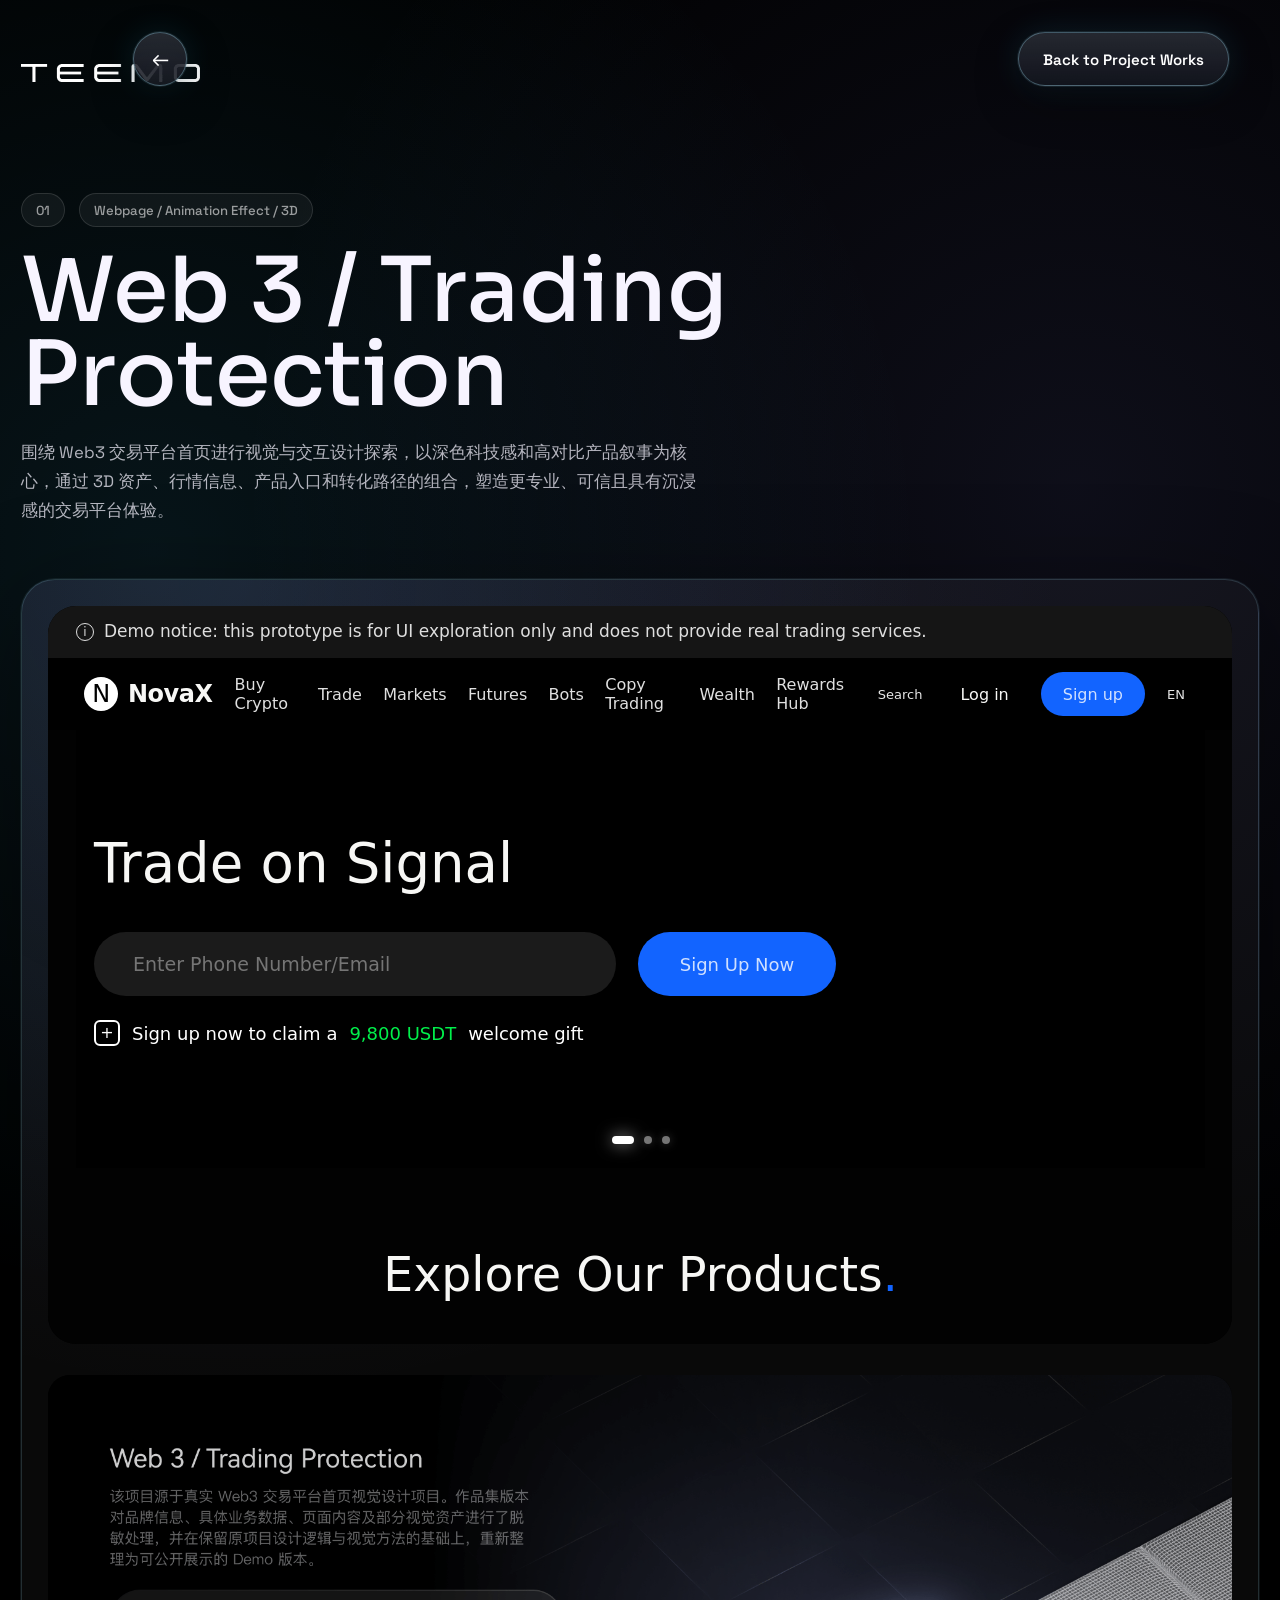
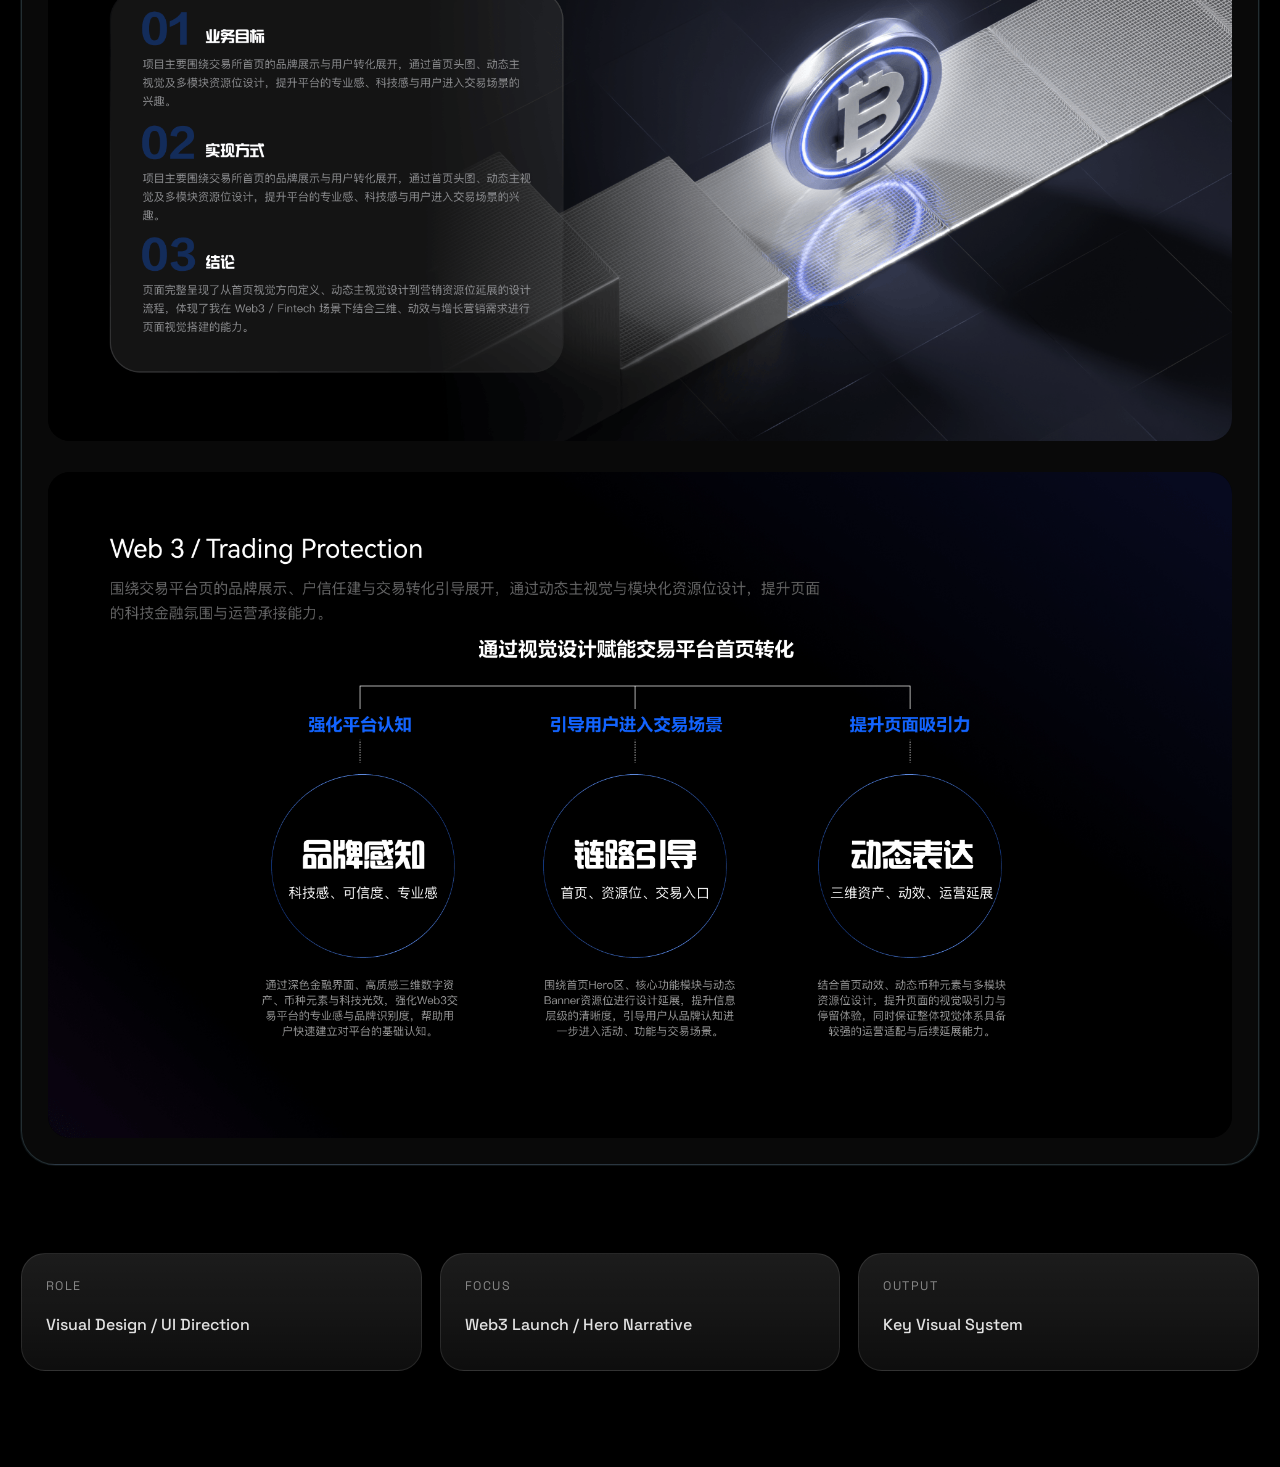
==== commit cafc0155: "Migrate NSFW module KV3 into Web3 carousel and shift former KV3 to KV4. Also refresh related portfol" ====
--- a/work-detail.html
+++ b/work-detail.html
@@ -11,7 +11,7 @@
       href="https://fonts.googleapis.com/css2?family=Space+Grotesk:wght@400;500;700&family=Sora:wght@400;600;700;800&display=swap"
       rel="stylesheet"
     />
-    <link rel="stylesheet" href="./styles.css" />
+    <link rel="stylesheet" href="./styles.css?v=20260603" />
   </head>
   <body class="detail-body">
     <a class="detail-fixed-back" href="./index.html?check=2#work" aria-label="Back to portfolio"></a>
@@ -44,6 +44,8 @@
         <div class="detail-media" id="detailMedia"></div>
       </section>
 
+      <section class="detail-intro" id="detailIntro"></section>
+
       <section class="detail-info">
         <article>
           <span>Role</span>
@@ -60,6 +62,6 @@
       </section>
     </main>
 
-    <script src="./work-detail.js"></script>
+    <script src="./work-detail.js?v=20260603"></script>
   </body>
 </html>
--- a/styles.css
+++ b/styles.css
@@ -380,9 +380,9 @@
   top: -28px;
   bottom: 0;
   left: 50%;
-  z-index: -1;
+  z-index: -3;
   width: 100vw;
-  background: url("./sucai/hero-bg.png") center / cover no-repeat;
+  background: url("./sucai/hero-bg.jpg") center / cover no-repeat;
   content: "";
   transform: translateX(-50%);
 }
@@ -392,7 +392,7 @@
   top: -28px;
   bottom: 0;
   left: 50%;
-  z-index: -1;
+  z-index: -2;
   width: 100vw;
   height: calc(100% + 28px);
   object-fit: cover;
@@ -1314,7 +1314,7 @@
 .work-item {
   position: relative;
   overflow: hidden;
-  border-radius: 30px;
+  border-radius: 5px;
   padding: 0 24px;
   height: clamp(208px, 20vh, 240px);
   cursor: pointer;
@@ -2374,9 +2374,9 @@
 
 .contact-grid {
   display: grid;
-  grid-template-columns: repeat(3, minmax(0, 1fr));
+  grid-template-columns: repeat(4, minmax(0, 1fr));
   gap: 18px;
-  max-width: 980px;
+  max-width: 1320px;
   margin: clamp(98px, 10vh, 138px) auto 0;
 }
 
@@ -2539,6 +2539,23 @@
   line-height: 1.72;
 }
 
+.detail-intro {
+  display: grid;
+  gap: 0;
+  max-width: 980px;
+  margin: clamp(34px, 5vw, 72px) 0 0;
+  text-align: left;
+}
+
+.detail-intro p {
+  max-width: none;
+  color: rgba(247, 244, 255, 0.8);
+}
+
+.detail-intro p + p {
+  margin-top: 1em;
+}
+
 .detail-media-stage {
   padding: clamp(14px, 2vw, 28px);
   border: 1px solid rgba(154, 213, 235, 0.18);
@@ -2568,15 +2585,25 @@
 }
 
 .detail-media-page {
-  height: min(82vh, 920px);
+  display: grid;
+  gap: clamp(18px, 2.4vw, 34px);
+  overflow: visible;
+  background: transparent;
 }
 
 .detail-media-page iframe {
   display: block;
   width: 100%;
-  height: 100%;
+  height: min(82vh, 920px);
   border: 0;
+  border-radius: 28px;
   background: #000;
+}
+
+.detail-media-page img {
+  border-radius: 22px;
+  max-height: none;
+  object-fit: contain;
 }
 
 .detail-media-gallery {
